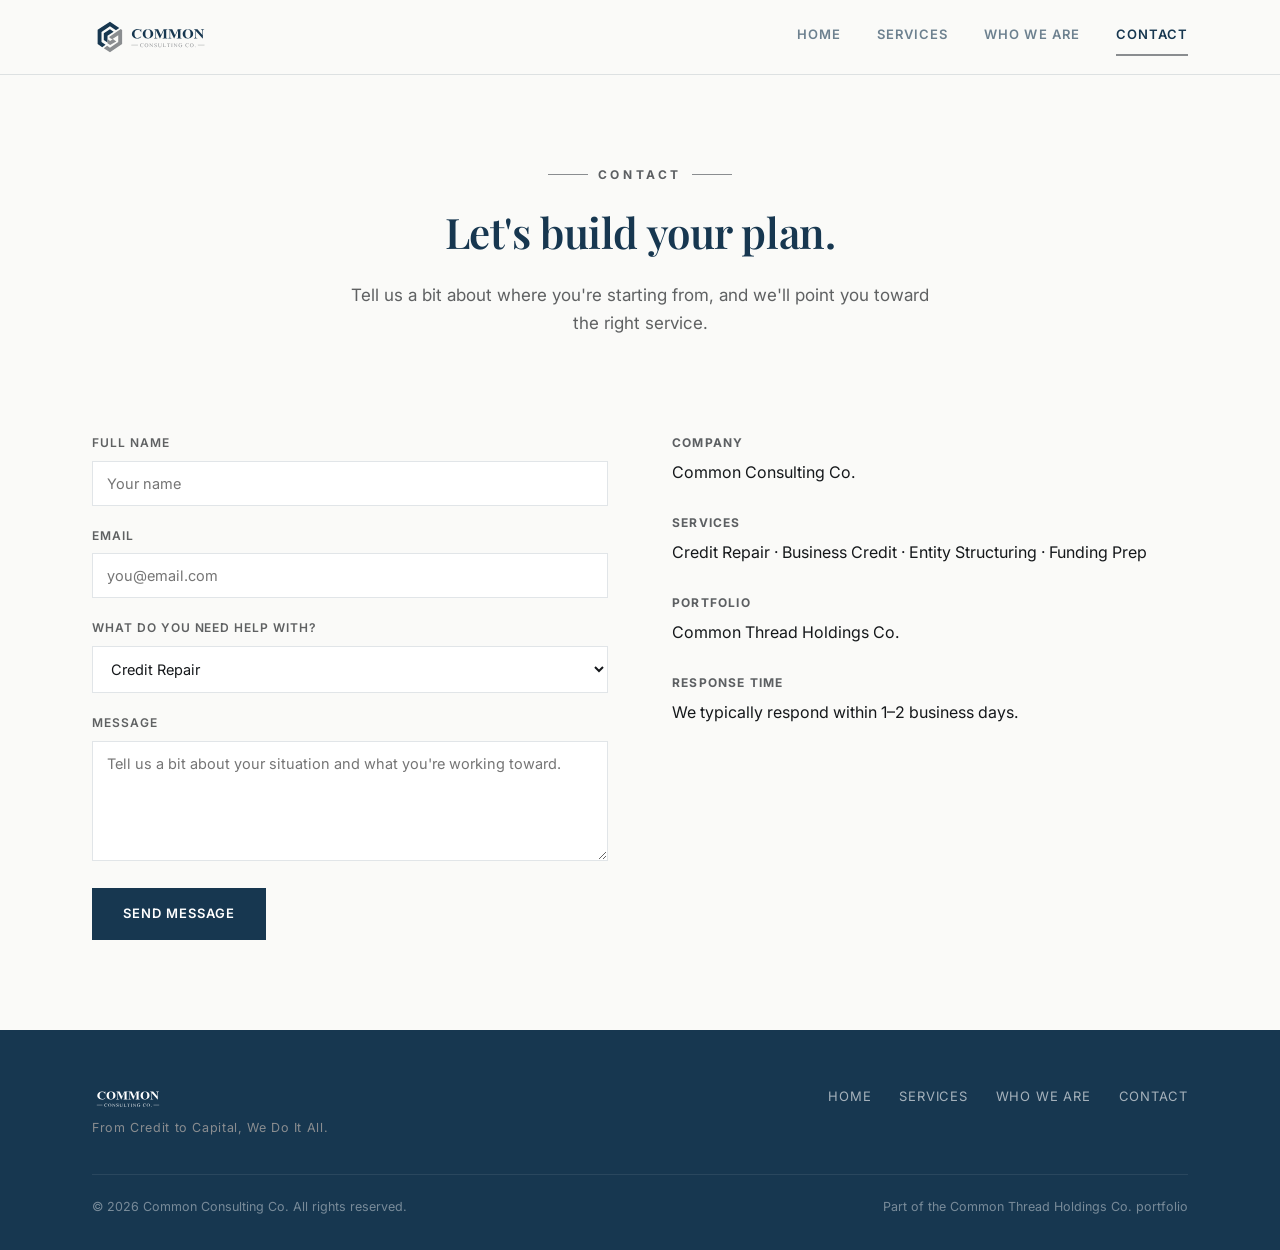
==== contact.html @ ae74bb45 "Add files via upload" ====
<!DOCTYPE html>
<html lang="en">
<head>
<meta charset="UTF-8">
<meta name="viewport" content="width=device-width, initial-scale=1.0">
<title>Contact — Common Consulting Co.</title>
<meta name="description" content="Get in touch with Common Consulting Co. — credit repair, business credit, entity structuring, and funding preparation.">
<link rel="icon" href="favicon.ico">
<link rel="icon" type="image/svg+xml" href="favicon.svg">
<link rel="apple-touch-icon" href="apple-touch-icon.png">
<link rel="stylesheet" href="assets/style.css">
</head>
<body>

<header class="site">
  <div class="bar">
    <a href="index.html" class="brand">
      <img src="assets/logo-full.svg" alt="Common Consulting Co.">
    </a>
    <nav class="main">
      <a href="index.html">Home</a>
      <a href="services.html">Services</a>
      <a href="who-we-are.html">Who We Are</a>
      <a href="contact.html" class="active">Contact</a>
    </nav>
  </div>
</header>

<section class="hero" style="padding: 90px 0 60px;">
  <div class="wrap">
    <div class="eyebrow"><span class="line"></span>Contact<span class="line"></span></div>
    <h1 style="font-size: 42px;">Let's build your plan.</h1>
    <p class="sub">Tell us a bit about where you're starting from, and we'll point you toward the right service.</p>
  </div>
</section>

<section style="padding-top: 0;">
  <div class="wrap">
    <div class="contact-layout">
      <form>
        <div class="field">
          <label>Full Name</label>
          <input type="text" placeholder="Your name">
        </div>
        <div class="field">
          <label>Email</label>
          <input type="email" placeholder="you@email.com">
        </div>
        <div class="field">
          <label>What do you need help with?</label>
          <select>
            <option>Credit Repair</option>
            <option>Business Credit Building</option>
            <option>Entity Structuring</option>
            <option>Funding Preparation</option>
            <option>Not Sure / General Inquiry</option>
          </select>
        </div>
        <div class="field">
          <label>Message</label>
          <textarea placeholder="Tell us a bit about your situation and what you're working toward."></textarea>
        </div>
        <a href="#" class="btn solid">Send Message</a>
      </form>
      <div class="contact-info">
        <div class="item">
          <div class="k">Company</div>
          <div class="v">Common Consulting Co.</div>
        </div>
        <div class="item">
          <div class="k">Services</div>
          <div class="v">Credit Repair &middot; Business Credit &middot; Entity Structuring &middot; Funding Prep</div>
        </div>
        <div class="item">
          <div class="k">Portfolio</div>
          <div class="v">Common Thread Holdings Co.</div>
        </div>
        <div class="item">
          <div class="k">Response Time</div>
          <div class="v">We typically respond within 1–2 business days.</div>
        </div>
      </div>
    </div>
  </div>
</section>

<footer class="site">
  <div class="wrap">
    <div class="top">
      <div>
        <img src="assets/wordmark-white.svg" alt="Common Consulting Co." style="height:26px; margin-bottom:4px;">
        <div class="tagline">From Credit to Capital, We Do It All.</div>
      </div>
      <nav>
        <a href="index.html">Home</a>
        <a href="services.html">Services</a>
        <a href="who-we-are.html">Who We Are</a>
        <a href="contact.html">Contact</a>
      </nav>
    </div>
    <div class="bottom">
      <span>&copy; 2026 Common Consulting Co. All rights reserved.</span>
      <span>Part of the Common Thread Holdings Co. portfolio</span>
    </div>
  </div>
</footer>

</body>
</html>
---- assets/style.css ----
@import url('https://fonts.googleapis.com/css2?family=Playfair+Display:wght@500;600;700&family=Inter:wght@400;500;600;700&display=swap');

:root {
  --navy: #173750;
  --navy-soft: #2A4E6B;
  --gray: #8A8D90;
  --gray-dark: #5C5F62;
  --paper: #FAFAF8;
  --paper-dim: #F1EFEA;
  --ink: #15181B;
  --line: rgba(23,55,80,0.13);
  --max: 1160px;
}

* { box-sizing: border-box; }
html { scroll-behavior: smooth; }
body {
  margin: 0;
  background: var(--paper);
  color: var(--ink);
  font-family: 'Inter', -apple-system, sans-serif;
  font-size: 16px;
  line-height: 1.65;
  -webkit-font-smoothing: antialiased;
}

h1, h2, h3, .display {
  font-family: 'Playfair Display', Georgia, serif;
  font-weight: 600;
  letter-spacing: -0.01em;
  margin: 0;
  color: var(--navy);
}

a { color: inherit; text-decoration: none; }
img { max-width: 100%; display: block; }

.wrap { max-width: var(--max); margin: 0 auto; padding: 0 32px; }

header.site {
  position: sticky; top: 0; z-index: 50;
  background: rgba(250,250,248,0.96);
  backdrop-filter: blur(8px);
  border-bottom: 1px solid var(--line);
}
header.site .bar {
  display: flex; align-items: center; justify-content: space-between;
  padding: 16px 32px;
  max-width: var(--max); margin: 0 auto;
}
.brand img { height: 42px; width: auto; }

nav.main { display: flex; gap: 36px; }
nav.main a {
  font-size: 13px; letter-spacing: 0.08em; text-transform: uppercase; font-weight: 600;
  color: var(--navy); opacity: 0.62; transition: opacity 0.2s; position: relative; padding-bottom: 4px;
}
nav.main a:hover, nav.main a.active { opacity: 1; }
nav.main a.active::after { content: ''; position: absolute; left: 0; right: 0; bottom: -6px; height: 2px; background: var(--gray); }

.hero { padding: 110px 0 90px; text-align: center; }
.hero .eyebrow { display: flex; align-items: center; justify-content: center; gap: 10px; font-size: 12px; letter-spacing: 0.3em; text-transform: uppercase; color: var(--gray-dark); font-weight: 700; margin-bottom: 24px; }
.hero .eyebrow .line { width: 40px; height: 1px; background: var(--gray); }
.hero h1 { font-size: 52px; line-height: 1.14; max-width: 760px; margin: 0 auto 24px; }
.hero .sub { max-width: 600px; margin: 0 auto 36px; font-size: 17px; color: rgba(21,24,27,0.68); }
.hero .cta-row { display: flex; gap: 16px; justify-content: center; flex-wrap: wrap; }

section { padding: 90px 0; }
section.alt { background: var(--navy); color: #fff; }
section.alt h1, section.alt h2, section.alt h3 { color: #fff; }
.section-head { text-align: center; max-width: 640px; margin: 0 auto 52px; }
.section-head .eyebrow { font-size: 12px; letter-spacing: 0.28em; text-transform: uppercase; color: var(--gray-dark); font-weight: 700; margin-bottom: 14px; }
section.alt .section-head .eyebrow { color: var(--gray); }
.section-head h2 { font-size: 32px; margin-bottom: 14px; }
.section-head p { color: rgba(21,24,27,0.66); font-size: 16px; }
section.alt .section-head p { color: rgba(255,255,255,0.7); }

.grid { display: grid; grid-template-columns: repeat(2, 1fr); gap: 1px; background: var(--line); border: 1px solid var(--line); }
.card { background: var(--paper); padding: 38px; }
.card .num { font-size: 12px; color: var(--gray-dark); font-weight: 700; letter-spacing: 0.12em; margin-bottom: 14px; display: block; }
.card h3 { font-size: 20px; margin-bottom: 12px; }
.card p { font-size: 14.5px; color: rgba(21,24,27,0.66); margin: 0; }

.row-list { display: flex; flex-direction: column; }
.row-list .item { display: flex; align-items: flex-start; gap: 28px; padding: 30px 0; border-bottom: 1px solid var(--line); }
.row-list .item:last-child { border-bottom: none; }
.row-list .mark { font-family: 'Playfair Display', serif; font-style: italic; font-size: 16px; color: var(--gray-dark); width: 44px; flex: none; padding-top: 4px; }
.row-list h3 { font-size: 19px; margin-bottom: 8px; }
.row-list p { color: rgba(21,24,27,0.65); font-size: 15px; margin: 0; max-width: 640px; }
section.alt .row-list .item { border-bottom: 1px solid rgba(255,255,255,0.14); }
section.alt .row-list p { color: rgba(255,255,255,0.68); }
section.alt .row-list .mark { color: var(--gray); }

.pillars { display: grid; grid-template-columns: repeat(4, 1fr); gap: 1px; background: var(--line); border: 1px solid var(--line); }
.pillars .p { background: var(--paper); padding: 30px 24px; text-align: center; }
.pillars .p .ic { font-family: 'Playfair Display', serif; font-style: italic; font-size: 22px; color: var(--gray-dark); margin-bottom: 10px; }
.pillars .p h4 { font-size: 14.5px; font-weight: 700; color: var(--navy); margin-bottom: 6px; text-transform: uppercase; letter-spacing: 0.04em; }
.pillars .p p { font-size: 13px; color: rgba(21,24,27,0.6); margin: 0; }

.btn { display: inline-block; padding: 14px 30px; border: 1px solid var(--navy); color: var(--navy); font-size: 13px; letter-spacing: 0.08em; text-transform: uppercase; font-weight: 600; transition: all 0.2s; }
.btn:hover { background: var(--navy); color: #fff; }
.btn.solid { background: var(--navy); color: #fff; }
.btn.solid:hover { background: var(--navy-soft); }
section.alt .btn { border-color: #fff; color: #fff; }
section.alt .btn:hover { background: #fff; color: var(--navy); }

footer.site { background: var(--navy); color: rgba(255,255,255,0.72); padding: 56px 0 32px; }
footer.site .top { display: flex; justify-content: space-between; align-items: flex-start; padding-bottom: 36px; flex-wrap: wrap; gap: 24px; }
footer.site .word { font-family: 'Playfair Display', serif; color: #fff; font-size: 19px; }
footer.site .tagline { font-size: 12.5px; letter-spacing: 0.05em; color: var(--gray); margin-top: 6px; }
footer.site nav { display: flex; gap: 28px; flex-wrap: wrap; }
footer.site nav a { font-size: 13px; text-transform: uppercase; letter-spacing: 0.06em; opacity: 0.85; }
footer.site nav a:hover { opacity: 1; color: var(--gray); }
footer.site .bottom { border-top: 1px solid rgba(255,255,255,0.14); padding-top: 22px; font-size: 12.5px; opacity: 0.58; display: flex; justify-content: space-between; flex-wrap: wrap; gap: 10px; }

.contact-layout { display: grid; grid-template-columns: 1fr 1fr; gap: 64px; align-items: start; }
.field { margin-bottom: 20px; }
.field label { display: block; font-size: 12px; letter-spacing: 0.08em; text-transform: uppercase; font-weight: 600; margin-bottom: 8px; color: rgba(21,24,27,0.68); }
.field input, .field select, .field textarea { width: 100%; padding: 13px 14px; border: 1px solid var(--line); background: #fff; font-family: 'Inter', sans-serif; font-size: 14.5px; color: var(--ink); }
.field textarea { resize: vertical; min-height: 120px; }
.contact-info .item { margin-bottom: 28px; }
.contact-info .item .k { font-size: 12px; letter-spacing: 0.1em; text-transform: uppercase; color: var(--gray-dark); font-weight: 700; margin-bottom: 6px; }
.contact-info .item .v { font-size: 16px; }

@media (max-width: 860px) {
  .hero h1 { font-size: 32px; }
  nav.main { display: none; }
  .grid, .pillars { grid-template-columns: 1fr; }
  .contact-layout { grid-template-columns: 1fr; gap: 40px; }
  footer.site .top { flex-direction: column; }
}
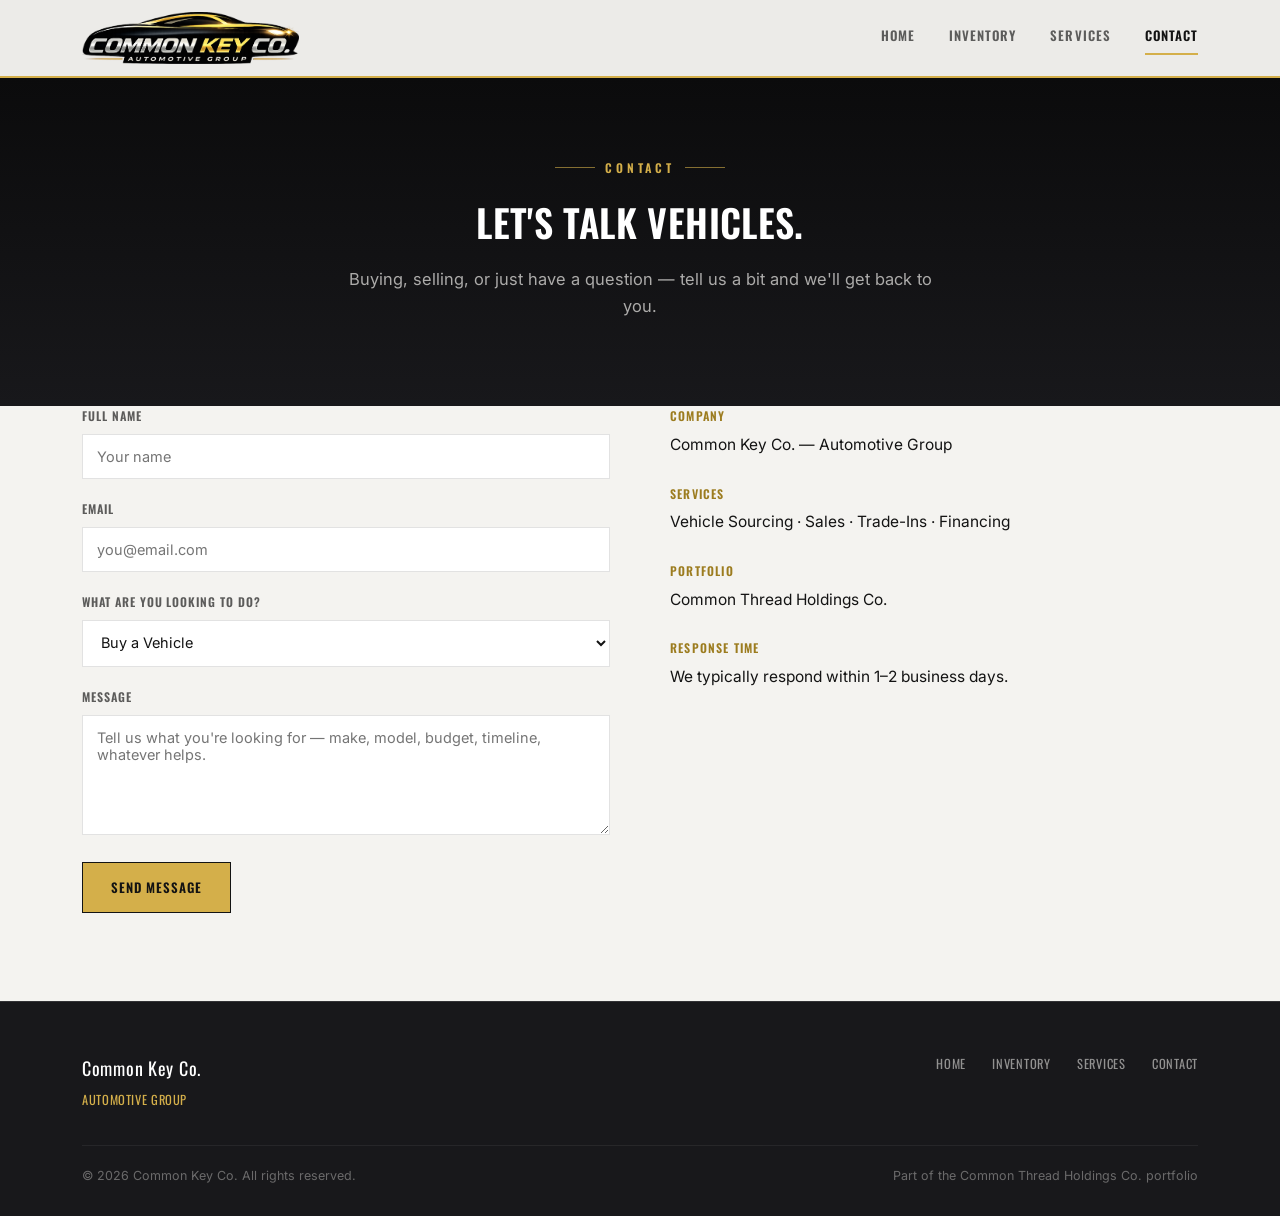
==== commit a75e0fb0: "Add files via upload" ====
--- a/contact.html
+++ b/contact.html
@@ -3,10 +3,9 @@
 <head>
 <meta charset="UTF-8">
 <meta name="viewport" content="width=device-width, initial-scale=1.0">
-<title>Contact — Common Consulting Co.</title>
-<meta name="description" content="Get in touch with Common Consulting Co. — credit repair, business credit, entity structuring, and funding preparation.">
+<title>Contact — Common Key Co.</title>
+<meta name="description" content="Get in touch with Common Key Co. — vehicle sourcing, sales, trade-ins, and financing.">
 <link rel="icon" href="favicon.ico">
-<link rel="icon" type="image/svg+xml" href="favicon.svg">
 <link rel="apple-touch-icon" href="apple-touch-icon.png">
 <link rel="stylesheet" href="assets/style.css">
 </head>
@@ -15,26 +14,26 @@
 <header class="site">
   <div class="bar">
     <a href="index.html" class="brand">
-      <img src="assets/logo-full.svg" alt="Common Consulting Co.">
+      <img src="assets/logo.png" alt="Common Key Co. — Automotive Group">
     </a>
     <nav class="main">
       <a href="index.html">Home</a>
+      <a href="inventory.html">Inventory</a>
       <a href="services.html">Services</a>
-      <a href="who-we-are.html">Who We Are</a>
       <a href="contact.html" class="active">Contact</a>
     </nav>
   </div>
 </header>
 
-<section class="hero" style="padding: 90px 0 60px;">
+<section class="hero" style="padding: 80px 0 50px;">
   <div class="wrap">
     <div class="eyebrow"><span class="line"></span>Contact<span class="line"></span></div>
-    <h1 style="font-size: 42px;">Let's build your plan.</h1>
-    <p class="sub">Tell us a bit about where you're starting from, and we'll point you toward the right service.</p>
+    <h1 style="font-size: 38px;">Let's Talk Vehicles.</h1>
+    <p class="sub">Buying, selling, or just have a question — tell us a bit and we'll get back to you.</p>
   </div>
 </section>
 
-<section style="padding-top: 0;">
+<section class="alt" style="padding-top: 0;">
   <div class="wrap">
     <div class="contact-layout">
       <form>
@@ -47,29 +46,28 @@
           <input type="email" placeholder="you@email.com">
         </div>
         <div class="field">
-          <label>What do you need help with?</label>
+          <label>What are you looking to do?</label>
           <select>
-            <option>Credit Repair</option>
-            <option>Business Credit Building</option>
-            <option>Entity Structuring</option>
-            <option>Funding Preparation</option>
-            <option>Not Sure / General Inquiry</option>
+            <option>Buy a Vehicle</option>
+            <option>Sell / Trade-In a Vehicle</option>
+            <option>Financing Questions</option>
+            <option>General Inquiry</option>
           </select>
         </div>
         <div class="field">
           <label>Message</label>
-          <textarea placeholder="Tell us a bit about your situation and what you're working toward."></textarea>
+          <textarea placeholder="Tell us what you're looking for — make, model, budget, timeline, whatever helps."></textarea>
         </div>
         <a href="#" class="btn solid">Send Message</a>
       </form>
       <div class="contact-info">
         <div class="item">
           <div class="k">Company</div>
-          <div class="v">Common Consulting Co.</div>
+          <div class="v">Common Key Co. — Automotive Group</div>
         </div>
         <div class="item">
           <div class="k">Services</div>
-          <div class="v">Credit Repair &middot; Business Credit &middot; Entity Structuring &middot; Funding Prep</div>
+          <div class="v">Vehicle Sourcing &middot; Sales &middot; Trade-Ins &middot; Financing</div>
         </div>
         <div class="item">
           <div class="k">Portfolio</div>
@@ -88,18 +86,18 @@
   <div class="wrap">
     <div class="top">
       <div>
-        <img src="assets/wordmark-white.svg" alt="Common Consulting Co." style="height:26px; margin-bottom:4px;">
-        <div class="tagline">From Credit to Capital, We Do It All.</div>
+        <div class="word">Common Key Co.</div>
+        <div class="tagline">Automotive Group</div>
       </div>
       <nav>
         <a href="index.html">Home</a>
+        <a href="inventory.html">Inventory</a>
         <a href="services.html">Services</a>
-        <a href="who-we-are.html">Who We Are</a>
         <a href="contact.html">Contact</a>
       </nav>
     </div>
     <div class="bottom">
-      <span>&copy; 2026 Common Consulting Co. All rights reserved.</span>
+      <span>&copy; 2026 Common Key Co. All rights reserved.</span>
       <span>Part of the Common Thread Holdings Co. portfolio</span>
     </div>
   </div>
--- a/assets/style.css
+++ b/assets/style.css
@@ -1,23 +1,25 @@
-@import url('https://fonts.googleapis.com/css2?family=Playfair+Display:wght@500;600;700&family=Inter:wght@400;500;600;700&display=swap');
+@import url('https://fonts.googleapis.com/css2?family=Oswald:wght@400;500;600;700&family=Inter:wght@400;500;600;700&display=swap');
 
 :root {
-  --navy: #173750;
-  --navy-soft: #2A4E6B;
-  --gray: #8A8D90;
-  --gray-dark: #5C5F62;
-  --paper: #FAFAF8;
-  --paper-dim: #F1EFEA;
-  --ink: #15181B;
-  --line: rgba(23,55,80,0.13);
-  --max: 1160px;
+  --black: #0B0B0C;
+  --charcoal: #18181B;
+  --paper: #F4F3F0;
+  --ink: #131313;
+  --gold: #D4AF4A;
+  --gold-soft: #EBD48F;
+  --silver: #C7CACE;
+  --silver-dim: #8C8F93;
+  --line-dark: rgba(244,243,240,0.12);
+  --line-light: rgba(19,19,19,0.12);
+  --max: 1180px;
 }
 
 * { box-sizing: border-box; }
 html { scroll-behavior: smooth; }
 body {
   margin: 0;
-  background: var(--paper);
-  color: var(--ink);
+  background: var(--black);
+  color: var(--paper);
   font-family: 'Inter', -apple-system, sans-serif;
   font-size: 16px;
   line-height: 1.65;
@@ -25,11 +27,11 @@
 }
 
 h1, h2, h3, .display {
-  font-family: 'Playfair Display', Georgia, serif;
+  font-family: 'Oswald', sans-serif;
   font-weight: 600;
-  letter-spacing: -0.01em;
+  letter-spacing: 0.01em;
   margin: 0;
-  color: var(--navy);
+  text-transform: uppercase;
 }
 
 a { color: inherit; text-decoration: none; }
@@ -39,93 +41,101 @@
 
 header.site {
   position: sticky; top: 0; z-index: 50;
-  background: rgba(250,250,248,0.96);
+  background: rgba(244,243,240,0.97);
   backdrop-filter: blur(8px);
-  border-bottom: 1px solid var(--line);
+  border-bottom: 2px solid var(--gold);
 }
 header.site .bar {
   display: flex; align-items: center; justify-content: space-between;
-  padding: 16px 32px;
+  padding: 12px 32px;
   max-width: var(--max); margin: 0 auto;
 }
-.brand img { height: 42px; width: auto; }
+.brand img { height: 52px; width: auto; }
 
-nav.main { display: flex; gap: 36px; }
+nav.main { display: flex; gap: 34px; }
 nav.main a {
+  font-family: 'Oswald', sans-serif;
   font-size: 13px; letter-spacing: 0.08em; text-transform: uppercase; font-weight: 600;
-  color: var(--navy); opacity: 0.62; transition: opacity 0.2s; position: relative; padding-bottom: 4px;
+  color: var(--ink); opacity: 0.66; transition: opacity 0.2s; position: relative; padding-bottom: 4px;
 }
 nav.main a:hover, nav.main a.active { opacity: 1; }
-nav.main a.active::after { content: ''; position: absolute; left: 0; right: 0; bottom: -6px; height: 2px; background: var(--gray); }
+nav.main a.active::after { content: ''; position: absolute; left: 0; right: 0; bottom: -4px; height: 2px; background: var(--gold); }
 
-.hero { padding: 110px 0 90px; text-align: center; }
-.hero .eyebrow { display: flex; align-items: center; justify-content: center; gap: 10px; font-size: 12px; letter-spacing: 0.3em; text-transform: uppercase; color: var(--gray-dark); font-weight: 700; margin-bottom: 24px; }
-.hero .eyebrow .line { width: 40px; height: 1px; background: var(--gray); }
-.hero h1 { font-size: 52px; line-height: 1.14; max-width: 760px; margin: 0 auto 24px; }
-.hero .sub { max-width: 600px; margin: 0 auto 36px; font-size: 17px; color: rgba(21,24,27,0.68); }
+.hero { padding: 100px 0 80px; text-align: center; background: linear-gradient(180deg, var(--black) 0%, var(--charcoal) 100%); }
+.hero .eyebrow { display: flex; align-items: center; justify-content: center; gap: 10px; font-family: 'Oswald', sans-serif; font-size: 12px; letter-spacing: 0.32em; text-transform: uppercase; color: var(--gold); font-weight: 600; margin-bottom: 22px; }
+.hero .eyebrow .line { width: 40px; height: 1px; background: var(--gold); opacity: 0.6; }
+.hero h1 { font-size: 48px; line-height: 1.16; max-width: 780px; margin: 0 auto 22px; color: #fff; }
+.hero h1 .accent { color: var(--gold); }
+.hero .sub { max-width: 600px; margin: 0 auto 36px; font-size: 16.5px; color: rgba(244,243,240,0.68); text-transform: none; letter-spacing: normal; font-family: 'Inter', sans-serif; }
 .hero .cta-row { display: flex; gap: 16px; justify-content: center; flex-wrap: wrap; }
 
-section { padding: 90px 0; }
-section.alt { background: var(--navy); color: #fff; }
-section.alt h1, section.alt h2, section.alt h3 { color: #fff; }
-.section-head { text-align: center; max-width: 640px; margin: 0 auto 52px; }
-.section-head .eyebrow { font-size: 12px; letter-spacing: 0.28em; text-transform: uppercase; color: var(--gray-dark); font-weight: 700; margin-bottom: 14px; }
-section.alt .section-head .eyebrow { color: var(--gray); }
-.section-head h2 { font-size: 32px; margin-bottom: 14px; }
-.section-head p { color: rgba(21,24,27,0.66); font-size: 16px; }
-section.alt .section-head p { color: rgba(255,255,255,0.7); }
+section { padding: 88px 0; }
+section.alt { background: var(--paper); color: var(--ink); }
+section.alt h1, section.alt h2, section.alt h3 { color: var(--ink); }
+.section-head { text-align: center; max-width: 660px; margin: 0 auto 50px; }
+.section-head .eyebrow { font-family: 'Oswald', sans-serif; font-size: 12px; letter-spacing: 0.3em; text-transform: uppercase; color: var(--gold); font-weight: 600; margin-bottom: 14px; }
+section.alt .section-head .eyebrow { color: #9C7C1F; }
+.section-head h2 { font-size: 30px; margin-bottom: 14px; }
+.section-head p { font-family: 'Inter', sans-serif; text-transform: none; letter-spacing: normal; color: rgba(244,243,240,0.66); font-size: 16px; }
+section.alt .section-head p { color: rgba(19,19,19,0.65); }
 
-.grid { display: grid; grid-template-columns: repeat(2, 1fr); gap: 1px; background: var(--line); border: 1px solid var(--line); }
-.card { background: var(--paper); padding: 38px; }
-.card .num { font-size: 12px; color: var(--gray-dark); font-weight: 700; letter-spacing: 0.12em; margin-bottom: 14px; display: block; }
-.card h3 { font-size: 20px; margin-bottom: 12px; }
-.card p { font-size: 14.5px; color: rgba(21,24,27,0.66); margin: 0; }
+.grid { display: grid; grid-template-columns: repeat(2, 1fr); gap: 1px; background: var(--line-dark); border: 1px solid var(--line-dark); }
+section.alt .grid { background: var(--line-light); border-color: var(--line-light); }
+.card { background: var(--black); padding: 38px; }
+section.alt .card { background: var(--paper); }
+.card .num { font-family: 'Oswald', sans-serif; font-size: 12px; color: var(--gold); font-weight: 600; letter-spacing: 0.12em; margin-bottom: 14px; display: block; }
+.card h3 { font-size: 19px; margin-bottom: 12px; }
+.card p { font-family: 'Inter', sans-serif; text-transform: none; letter-spacing: normal; font-size: 14.5px; color: rgba(244,243,240,0.65); margin: 0; }
+section.alt .card p { color: rgba(19,19,19,0.65); }
+
+.fleet-grid { display: grid; grid-template-columns: repeat(2, 1fr); gap: 24px; }
+.fleet-card { border: 1px solid var(--line-dark); overflow: hidden; }
+.fleet-card .swatch { height: 140px; display: flex; align-items: center; justify-content: center; }
+.fleet-card .swatch .ic { font-family: 'Oswald', sans-serif; font-size: 15px; letter-spacing: 0.15em; color: rgba(11,11,12,0.55); }
+.fleet-card .body { padding: 26px; }
+.fleet-card h3 { font-size: 18px; margin-bottom: 10px; }
+.fleet-card p { font-family: 'Inter', sans-serif; text-transform: none; letter-spacing: normal; font-size: 14.5px; color: rgba(244,243,240,0.65); margin: 0 0 14px; }
+.fleet-card ul { margin: 0; padding-left: 18px; font-family: 'Inter', sans-serif; font-size: 13.5px; color: rgba(244,243,240,0.6); text-transform: none; letter-spacing: normal; }
+.fleet-card ul li { margin-bottom: 4px; }
 
 .row-list { display: flex; flex-direction: column; }
-.row-list .item { display: flex; align-items: flex-start; gap: 28px; padding: 30px 0; border-bottom: 1px solid var(--line); }
+.row-list .item { display: flex; align-items: flex-start; gap: 26px; padding: 28px 0; border-bottom: 1px solid var(--line-dark); }
+section.alt .row-list .item { border-bottom: 1px solid var(--line-light); }
 .row-list .item:last-child { border-bottom: none; }
-.row-list .mark { font-family: 'Playfair Display', serif; font-style: italic; font-size: 16px; color: var(--gray-dark); width: 44px; flex: none; padding-top: 4px; }
-.row-list h3 { font-size: 19px; margin-bottom: 8px; }
-.row-list p { color: rgba(21,24,27,0.65); font-size: 15px; margin: 0; max-width: 640px; }
-section.alt .row-list .item { border-bottom: 1px solid rgba(255,255,255,0.14); }
-section.alt .row-list p { color: rgba(255,255,255,0.68); }
-section.alt .row-list .mark { color: var(--gray); }
+.row-list .mark { font-family: 'Oswald', sans-serif; font-size: 15px; color: var(--gold); width: 44px; flex: none; padding-top: 4px; }
+.row-list h3 { font-size: 18px; margin-bottom: 8px; }
+.row-list p { font-family: 'Inter', sans-serif; text-transform: none; letter-spacing: normal; color: rgba(244,243,240,0.65); font-size: 14.5px; margin: 0; max-width: 640px; }
+section.alt .row-list p { color: rgba(19,19,19,0.65); }
 
-.pillars { display: grid; grid-template-columns: repeat(4, 1fr); gap: 1px; background: var(--line); border: 1px solid var(--line); }
-.pillars .p { background: var(--paper); padding: 30px 24px; text-align: center; }
-.pillars .p .ic { font-family: 'Playfair Display', serif; font-style: italic; font-size: 22px; color: var(--gray-dark); margin-bottom: 10px; }
-.pillars .p h4 { font-size: 14.5px; font-weight: 700; color: var(--navy); margin-bottom: 6px; text-transform: uppercase; letter-spacing: 0.04em; }
-.pillars .p p { font-size: 13px; color: rgba(21,24,27,0.6); margin: 0; }
+.btn { display: inline-block; padding: 14px 28px; border: 1px solid var(--gold); color: var(--gold); font-family: 'Oswald', sans-serif; font-size: 13px; letter-spacing: 0.08em; text-transform: uppercase; font-weight: 600; transition: all 0.2s; }
+.btn:hover { background: var(--gold); color: var(--black); }
+.btn.solid { background: var(--gold); color: var(--black); }
+.btn.solid:hover { background: var(--gold-soft); }
+section.alt .btn { border-color: var(--ink); color: var(--ink); }
+section.alt .btn:hover { background: var(--ink); color: var(--paper); }
 
-.btn { display: inline-block; padding: 14px 30px; border: 1px solid var(--navy); color: var(--navy); font-size: 13px; letter-spacing: 0.08em; text-transform: uppercase; font-weight: 600; transition: all 0.2s; }
-.btn:hover { background: var(--navy); color: #fff; }
-.btn.solid { background: var(--navy); color: #fff; }
-.btn.solid:hover { background: var(--navy-soft); }
-section.alt .btn { border-color: #fff; color: #fff; }
-section.alt .btn:hover { background: #fff; color: var(--navy); }
+footer.site { background: var(--charcoal); color: rgba(244,243,240,0.68); padding: 52px 0 30px; border-top: 1px solid var(--line-dark); }
+footer.site .top { display: flex; justify-content: space-between; align-items: flex-start; padding-bottom: 34px; flex-wrap: wrap; gap: 22px; }
+footer.site .word { font-family: 'Oswald', sans-serif; color: #fff; font-size: 18px; letter-spacing: 0.04em; }
+footer.site .tagline { font-size: 12.5px; letter-spacing: 0.05em; color: var(--gold); margin-top: 6px; font-family: 'Oswald', sans-serif; text-transform: uppercase; }
+footer.site nav { display: flex; gap: 26px; flex-wrap: wrap; }
+footer.site nav a { font-family: 'Oswald', sans-serif; font-size: 12.5px; text-transform: uppercase; letter-spacing: 0.06em; opacity: 0.82; }
+footer.site nav a:hover { opacity: 1; color: var(--gold); }
+footer.site .bottom { border-top: 1px solid rgba(244,243,240,0.12); padding-top: 20px; font-size: 12.5px; opacity: 0.55; display: flex; justify-content: space-between; flex-wrap: wrap; gap: 10px; }
 
-footer.site { background: var(--navy); color: rgba(255,255,255,0.72); padding: 56px 0 32px; }
-footer.site .top { display: flex; justify-content: space-between; align-items: flex-start; padding-bottom: 36px; flex-wrap: wrap; gap: 24px; }
-footer.site .word { font-family: 'Playfair Display', serif; color: #fff; font-size: 19px; }
-footer.site .tagline { font-size: 12.5px; letter-spacing: 0.05em; color: var(--gray); margin-top: 6px; }
-footer.site nav { display: flex; gap: 28px; flex-wrap: wrap; }
-footer.site nav a { font-size: 13px; text-transform: uppercase; letter-spacing: 0.06em; opacity: 0.85; }
-footer.site nav a:hover { opacity: 1; color: var(--gray); }
-footer.site .bottom { border-top: 1px solid rgba(255,255,255,0.14); padding-top: 22px; font-size: 12.5px; opacity: 0.58; display: flex; justify-content: space-between; flex-wrap: wrap; gap: 10px; }
-
-.contact-layout { display: grid; grid-template-columns: 1fr 1fr; gap: 64px; align-items: start; }
+.contact-layout { display: grid; grid-template-columns: 1fr 1fr; gap: 60px; align-items: start; }
 .field { margin-bottom: 20px; }
-.field label { display: block; font-size: 12px; letter-spacing: 0.08em; text-transform: uppercase; font-weight: 600; margin-bottom: 8px; color: rgba(21,24,27,0.68); }
-.field input, .field select, .field textarea { width: 100%; padding: 13px 14px; border: 1px solid var(--line); background: #fff; font-family: 'Inter', sans-serif; font-size: 14.5px; color: var(--ink); }
+.field label { display: block; font-family: 'Oswald', sans-serif; font-size: 12px; letter-spacing: 0.08em; text-transform: uppercase; font-weight: 600; margin-bottom: 8px; color: rgba(19,19,19,0.68); }
+.field input, .field select, .field textarea { width: 100%; padding: 13px 14px; border: 1px solid var(--line-light); background: #fff; font-family: 'Inter', sans-serif; font-size: 14.5px; color: var(--ink); }
 .field textarea { resize: vertical; min-height: 120px; }
-.contact-info .item { margin-bottom: 28px; }
-.contact-info .item .k { font-size: 12px; letter-spacing: 0.1em; text-transform: uppercase; color: var(--gray-dark); font-weight: 700; margin-bottom: 6px; }
-.contact-info .item .v { font-size: 16px; }
+.contact-info .item { margin-bottom: 26px; }
+.contact-info .item .k { font-family: 'Oswald', sans-serif; font-size: 12px; letter-spacing: 0.1em; text-transform: uppercase; color: #9C7C1F; font-weight: 600; margin-bottom: 6px; }
+.contact-info .item .v { font-size: 15.5px; }
 
 @media (max-width: 860px) {
-  .hero h1 { font-size: 32px; }
+  .hero h1 { font-size: 30px; }
   nav.main { display: none; }
-  .grid, .pillars { grid-template-columns: 1fr; }
+  .grid, .fleet-grid { grid-template-columns: 1fr; }
   .contact-layout { grid-template-columns: 1fr; gap: 40px; }
   footer.site .top { flex-direction: column; }
 }
